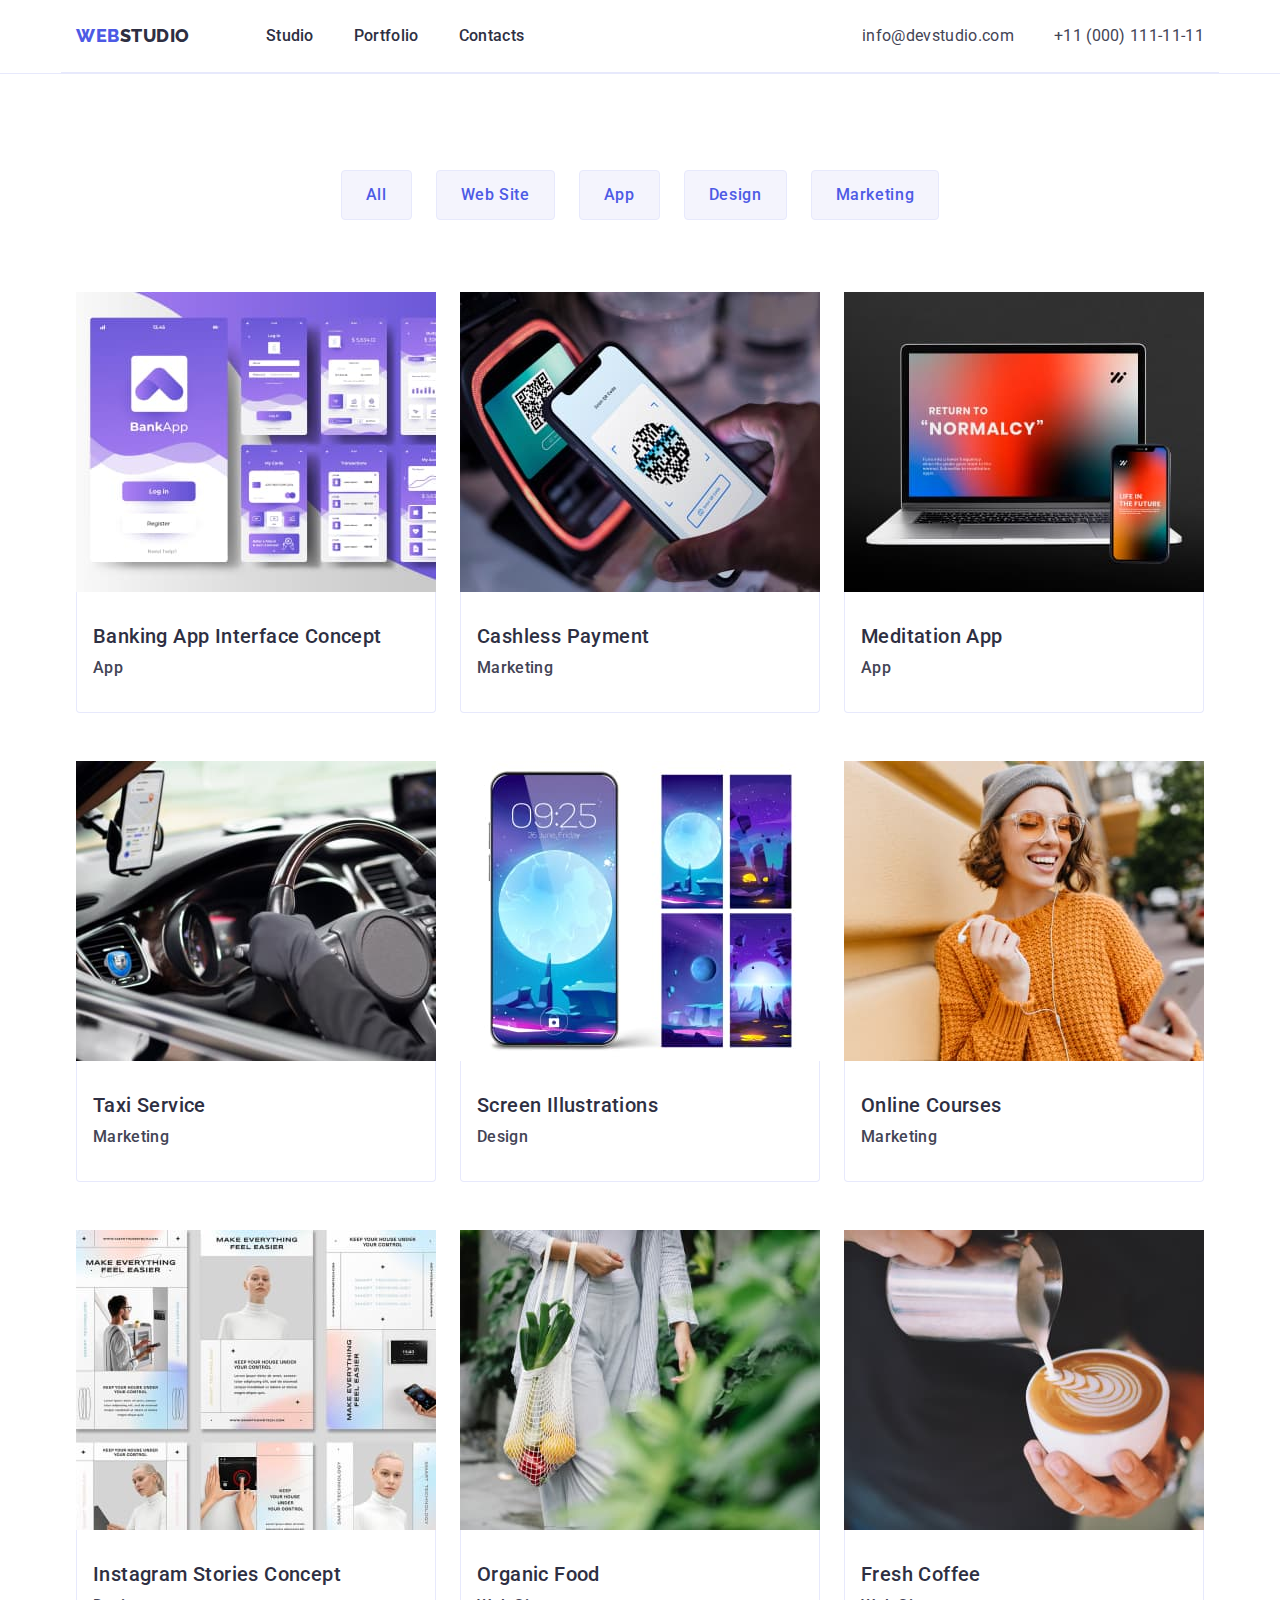
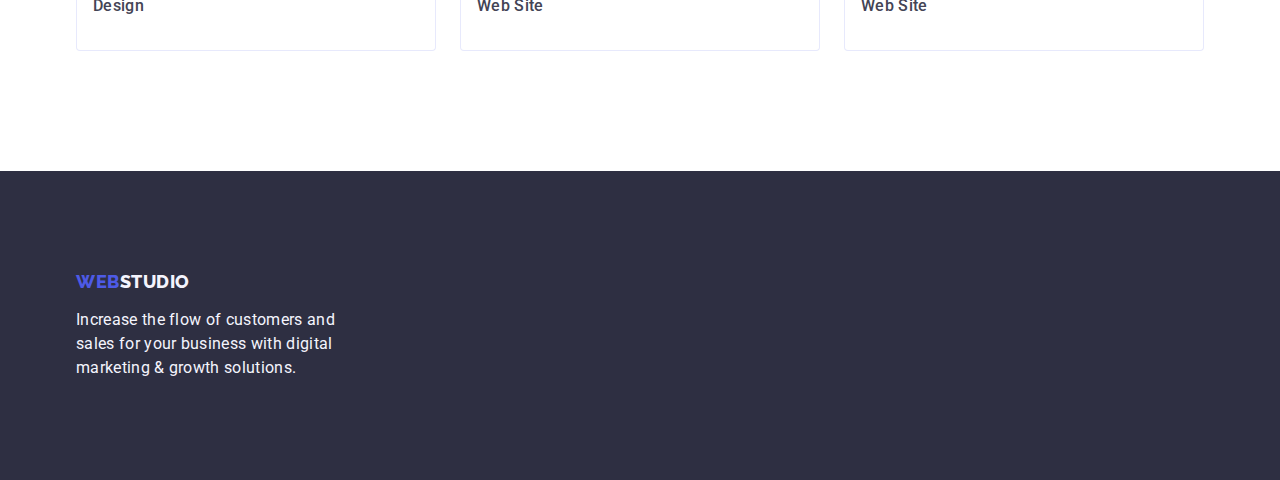
==== portfolio.html @ c83e9caa "Initial commit" ====
<!DOCTYPE html>
<html lang="en">
  <head>
    <meta charset="UTF-8" />
    <meta http-equiv="X-UA-Compatible" content="IE=edge" />
    <meta name="viewport" content="width=device-width, initial-scale=1.0" />
    <title>Portfolio</title>
    <link rel="preconnect" href="https://fonts.googleapis.com" />
    <link rel="preconnect" href="https://fonts.gstatic.com" crossorigin />
    <link
      href="https://fonts.googleapis.com/css2?family=Raleway:wght@900&family=Roboto:wght@400;500;700;900&display=swap"
      rel="stylesheet"
    />
    <link
      rel="stylesheet"
      href="https://cdn.jsdelivr.net/npm/modern-normalize@1.1.0/modern-normalize.min.css"
    />
    <link rel="stylesheet" href="css/styles.css" />
  </head>
  <body class="body">
    <!-- Header section -->
    <header class="header">
      <div class="header-container container">
        <nav class="menu-nav">
          <a href="./index.html" class="logo link">
            Web<span class="logo-dark">Studio</span></a
          >
          <ul class="menu-list list">
            <li><a class="menu-link link" href="./index.html">Studio</a></li>
            <li>
              <a class="menu-link link" href="./portfolio.html">Portfolio</a>
            </li>
            <li><a class="menu-link link" href="">Contacts</a></li>
          </ul>
        </nav>
        <address class="address">
          <ul class="address-list list">
            <li>
              <a class="adress-item link" href="mailto:info@devstudio.com"
                >info@devstudio.com</a
              >
            </li>
            <li>
              <a class="adress-item link" href="tel:+110001111111"
                >+11 (000) 111-11-11</a
              >
            </li>
          </ul>
        </address>
      </div>
    </header>
    <main class="main">
      <section class="portfolio-section section">
        <div class="container">
          <h1 hidden>Portfolio</h1>
          <!-- Options -->
          <ul class="portfolio-list-buttons list">
            <li>
              <button type="button" class="button">All</button>
            </li>
            <li>
              <button type="button" class="button">Web Site</button>
            </li>
            <li>
              <button type="button" class="button">App</button>
            </li>
            <li>
              <button type="button" class="button">Design</button>
            </li>
            <li>
              <button type="button" class="button">Marketing</button>
            </li>
          </ul>
          <!-- Our products -->
          <ul class="portfolio-list list">
            <li class="portfolio-item">
              <a class="link" href=""
                ><img
                  src="./images/appicons.jpg"
                  alt="Banking App Interface Concept"
                  width="360"
                />
                <div class="portfolio-card-content">
                  <h2 class="title-section-item">
                    Banking App Interface Concept
                  </h2>
                  <p class="portfolio-text">App</p>
                </div></a
              >
            </li>
            <li class="portfolio-item">
              <a class="link" href=""
                ><img
                  src="./images/qrcode.jpg"
                  alt="Cashless Payment"
                  width="360"
                />
                <div class="portfolio-card-content">
                  <h2 class="title-section-item">Cashless Payment</h2>
                  <p class="portfolio-text">Marketing</p>
                </div></a
              >
            </li>
            <li class="portfolio-item">
              <a class="link" href=""
                ><img src="./images/pc.jpg" alt="Meditation App" width="360" />
                <div class="portfolio-card-content">
                  <h2 class="title-section-item">Meditation App</h2>
                  <p class="portfolio-text">App</p>
                </div></a
              >
            </li>
            <li class="portfolio-item">
              <a class="link" href=""
                ><img src="./images/car.jpg" alt="Taxi Service" width="360" />
                <div class="portfolio-card-content">
                  <h2 class="title-section-item">Taxi Service</h2>
                  <p class="portfolio-text">Marketing</p>
                </div></a
              >
            </li>
            <li class="portfolio-item">
              <a class="link" href=""
                ><img
                  src="./images/skreens.jpg"
                  alt="Screen Illustrations"
                  width="360"
                />
                <div class="portfolio-card-content">
                  <h2 class="title-section-item">Screen Illustrations</h2>
                  <p class="portfolio-text">Design</p>
                </div></a
              >
            </li>
            <li class="portfolio-item">
              <a class="link" href=""
                ><img
                  src="./images/girl.jpg"
                  alt="Online Courses"
                  width="360"
                />
                <div class="portfolio-card-content">
                  <h2 class="title-section-item">Online Courses</h2>
                  <p class="portfolio-text">Marketing</p>
                </div></a
              >
            </li>
            <li class="portfolio-item">
              <a class="link" href=""
                ><img
                  src="./images/concept.jpg"
                  alt="Instagram Stories Concept"
                  width="360"
                />
                <div class="portfolio-card-content">
                  <h2 class="title-section-item">Instagram Stories Concept</h2>
                  <p class="portfolio-text">Design</p>
                </div></a
              >
            </li>
            <li class="portfolio-item">
              <a class="link" href=""
                ><img src="./images/bag.jpg" alt="Organic Food" width="360" />
                <div class="portfolio-card-content">
                  <h2 class="title-section-item">Organic Food</h2>
                  <p class="portfolio-text">Web Site</p>
                </div></a
              >
            </li>
            <li class="portfolio-item">
              <a class="link" href="">
                <img src="./images/coffe.jpg" alt="Fresh Coffee" width="360" />
                <div class="portfolio-card-content">
                  <h2 class="title-section-item">Fresh Coffee</h2>
                  <p class="portfolio-text">Web Site</p>
                </div></a
              >
            </li>
          </ul>
        </div>
      </section>
    </main>
    <!-- Footer section -->
    <footer class="footer">
      <div class="footer-container container">
        <a href="./index.html" class="footer-logo link">
          Web<span class="logo-light">Studio</span></a
        >
        <p class="footer-text">
          Increase the flow of customers and sales for your business with
          digital marketing & growth solutions.
        </p>
      </div>
    </footer>
  </body>
</html>
---- css/styles.css ----
:root {
  --color-iris: #4d5ae5;
  --color-ocean: #404bbf;
  --color-navy-blue: #2e2f42;
  --color-green: #31d0aa;
  --color-slate: #434455;
  --color-light-slate: #8e8f99;
  --color-cornflower: #e7e9fc;
  --color-cloud: #f4f4fd;
  --color-navy-blue-modal: #2e2f42;
  --color-grey: #2e2f42;
  --color-white: #ffffff;
  --color-dairy: #fcfcfc;
  --main-font: "Roboto", sans-serif;
  --secondary-font: "Raleway", sans-serif;
}
/* Body */
.body {
  font-family: var(--main-font);
  font-size: 16px;
  line-height: 1.5;
  letter-spacing: 0.02em;
  background-color: var(--color-white);
  color: var(--color-slate);
}
/* reset star */
h1,
h2,
h3,
h4,
h5,
h6,
p {
  margin: 0;
}

img {
  display: block;
  max-width: 100%;
  height: auto;
}
.container {
  max-width: 1158px;
  padding: 0 15px;
  margin: 0 auto;
}
.list {
  list-style: none;
  padding: 0;
  margin: 0;
}
.link {
  text-decoration: none;
}
/* reset end */

/* Header section */
.header {
  border-bottom: 1px solid var(--color-cornflower);
}
.header-container {
  display: flex;
  align-items: center;
  border-bottom: 1px solid var(--color-cornflower);
}
.menu-nav {
  display: flex;
  align-items: center;
  margin-right: auto;
}
.menu-list {
  display: flex;
  align-items: center;
  gap: 40px;
}
.menu-link {
  display: block;
  padding: 24px 0;
}
.logo {
  font-family: var(--secondary-font);
  font-weight: 800;
  font-size: 18px;
  line-height: 1.17;
  letter-spacing: 0.03em;
  text-transform: uppercase;
  color: var(--color-iris);
  text-decoration: none;
  margin-right: 76px;
}
.logo-light {
  color: var(--color-cloud);
}
.logo-dark {
  color: var(--color-navy-blue);
}
.list .link {
  font-weight: 500;
  font-size: 16px;
  line-height: 1.5;
  letter-spacing: 0.02em;
  list-style: none;
  text-decoration: none;
  color: var(--color-navy-blue);
}
.list .link:hover,
.list .link:focus {
  color: var(--color-ocean);
}
.address-list {
  display: flex;
  align-items: center;
  gap: 40px;
}
.address {
  font-style: normal;
}
.address .link {
  text-decoration: none;
  font-style: normal;
  list-style: none;
  font-weight: 400;
  color: var(--color-slate);
}
/* Hero section */
.hero,
.title-hero {
  background-color: var(--color-navy-blue);
  color: var(--color-white);
  font-size: 56px;
  line-height: 1.07;
  letter-spacing: 0.02em;
}
.title-hero {
  max-width: 496px;
  margin: 0 auto 48px auto;
  text-align: center;
}
.hero-section {
  padding: 188px 0;
}
.hero-button {
  display: block;
  flex-direction: row;
  align-items: center;
  min-width: 169px;
  height: 56px;
  margin-left: 480px;
  margin-right: 480px;
  margin-top: 48px;
  border-radius: 4px;
  border: none;
  background-color: var(--color-iris);
  color: var(--color-white);
  font-family: inherit;
  font-weight: 500;
  font-size: 16px;
  line-height: 1.5;
  letter-spacing: 0.04em;
  cursor: pointer;
}
.hero-button:hover,
.hero-button:focus {
  background-color: var(--color-ocean);
}

/* Our advantages */
.advantages-section {
  padding: 120px 0;
}
.advantages-container {
  display: flex;
  flex-wrap: nowrap;
  gap: 24px;
  border-radius: 0px 0px 4px 4px;
}

.visually-hidden {
  position: absolute;
  width: 1px;
  height: 1px;
  margin: -1px;
  border: 0;
  padding: 0;
  white-space: nowrap;
  clip-path: inset(100%);
  clip: rect(0 0 0 0);
  overflow: hidden;
}
.advantages-list {
  display: flex;
  flex-wrap: wrap;
  justify-content: center;
  gap: 24px;
  list-style-type: none;
  letter-spacing: 0.02em;
}
.advantages-item {
  width: calc((100% - 72px) / 4);
}
.advantages-text {
  color: var(--color-slate);
}
.advantages-subtitle-item {
  margin-bottom: 8px;
  font-weight: 500;
  font-size: 20px;
  line-height: 1.2;
  letter-spacing: 0.02em;
  color: var(--color-navy-blue);
}

/* What are we doing */
.whatdoing-section {
  padding-bottom: 120px;
}

.title-section {
  font-weight: 700;
  font-size: 36px;
  line-height: 1.11;
  text-align: center;
  letter-spacing: 0.02em;
  text-transform: capitalize;
  color: var(--color-navy-blue);
  margin-bottom: 72px;
}
.whatdoing-list {
  display: flex;
  flex-wrap: wrap;
  justify-content: center;
  gap: 24px;
  list-style-type: none;
  letter-spacing: 0.02em;
}
.whatdoing-item {
  width: calc((100% - 48px) / 3);
}

/* Our Team  */
.section-team {
  padding: 120px 0;
  background-color: var(--color-cloud);
}
.team-list {
  display: flex;
  flex-wrap: wrap;
  justify-content: center;
  gap: 24px;
  list-style-type: none;
  letter-spacing: 0.02em;
}
.team-list > li {
  font-family: "Roboto", sans-serif;
  font-size: 16px;
  line-height: 1.5;
  letter-spacing: 0.02em;
  background-color: var(--color-white);
  cursor: pointer;
  border-radius: 0px 0px 4px 4px;
}
.team-item {
  width: calc((100% - 72px) / 4);
}
.team-card-content {
  padding: 32px 16px;
  text-align: center;
}

.team-subtitle-item {
  margin-bottom: 8px;
  font-weight: 500;
  font-size: 20px;
  line-height: 1.2;
  letter-spacing: 0.02em;
  color: var(--color-navy-blue);
}

.team-text {
  color: var(--color-slate);
}

/* Portfolio */
.portfolio-section {
  padding: 96px 0 120px;
}

/* Buttons */
.portfolio-list-buttons {
  display: flex;
  align-items: center;
  gap: 24px;
  justify-content: center;
  margin-bottom: 72px;
}
.button {
  font-family: inherit;
  font-weight: 500;
  font-size: 16px;
  line-height: 1.5;
  display: flex;
  align-items: center;
  letter-spacing: 0.04em;
  background-color: var(--color-cloud);
  color: var(--color-iris);
  cursor: pointer;
  padding: 12px 24px;
  border: 1px solid var(--color-cornflower);
  border-radius: 4px;
}

.button:hover,
.button:focus {
  font-family: inherit;
  color: var(--color-white);
  background-color: var(--color-ocean);
  font-weight: 500;
  border: 1px solid transparent;
  border: 1px solid transparent;
}
/* Portfolio list */

.portfolio-list {
  column-gap: 24px;
  row-gap: 48px;
}
.portfolio-list {
  display: flex;
  flex-wrap: wrap;
  justify-content: center;
  list-style-type: none;
  letter-spacing: 0.02em;
}
.portfolio-list > li {
  font-family: "Roboto", sans-serif;
  font-size: 16px;
  line-height: 1.5;
  letter-spacing: 0.02em;
  background-color: var(--color-white);
  cursor: pointer;
  border-radius: 0px 0px 4px 4px;
}
.portfolio-item {
  width: calc((100% - 48px) / 3);
}
.portfolio-text {
  font-size: 16px;
  line-height: 1.5;
  letter-spacing: 0.02em;
  color: var(--color-slate);
}
.portfolio-card-content {
  padding: 32px 16px;
  border: 1px solid var(--color-cornflower);
  border-top: none;
  border-radius: 0px 0px 4px 4px;
}
.title-section-item {
  margin-bottom: 8px;
  font-weight: 500;
  font-size: 20px;
  line-height: 1.2;
  letter-spacing: 0.02em;
  color: var(--color-navy-blue);
}

/* Footer */

.footer {
  background-color: var(--color-navy-blue);
  color: var(--color-cloud);
  text-decoration: none;
  padding: 100px 0px;
}
.footer-logo {
  font-family: var(--secondary-font);
  font-weight: 800;
  font-size: 18px;
  line-height: 1.17;
  letter-spacing: 0.03em;
  text-transform: uppercase;
  color: var(--color-iris);
  text-decoration: none;
}
.footer-logo.link {
  display: inline-block;
  margin-bottom: 16px;
}
.footer-text {
  color: var(--color-cloud);
  text-decoration: none;
  width: 264px;
}
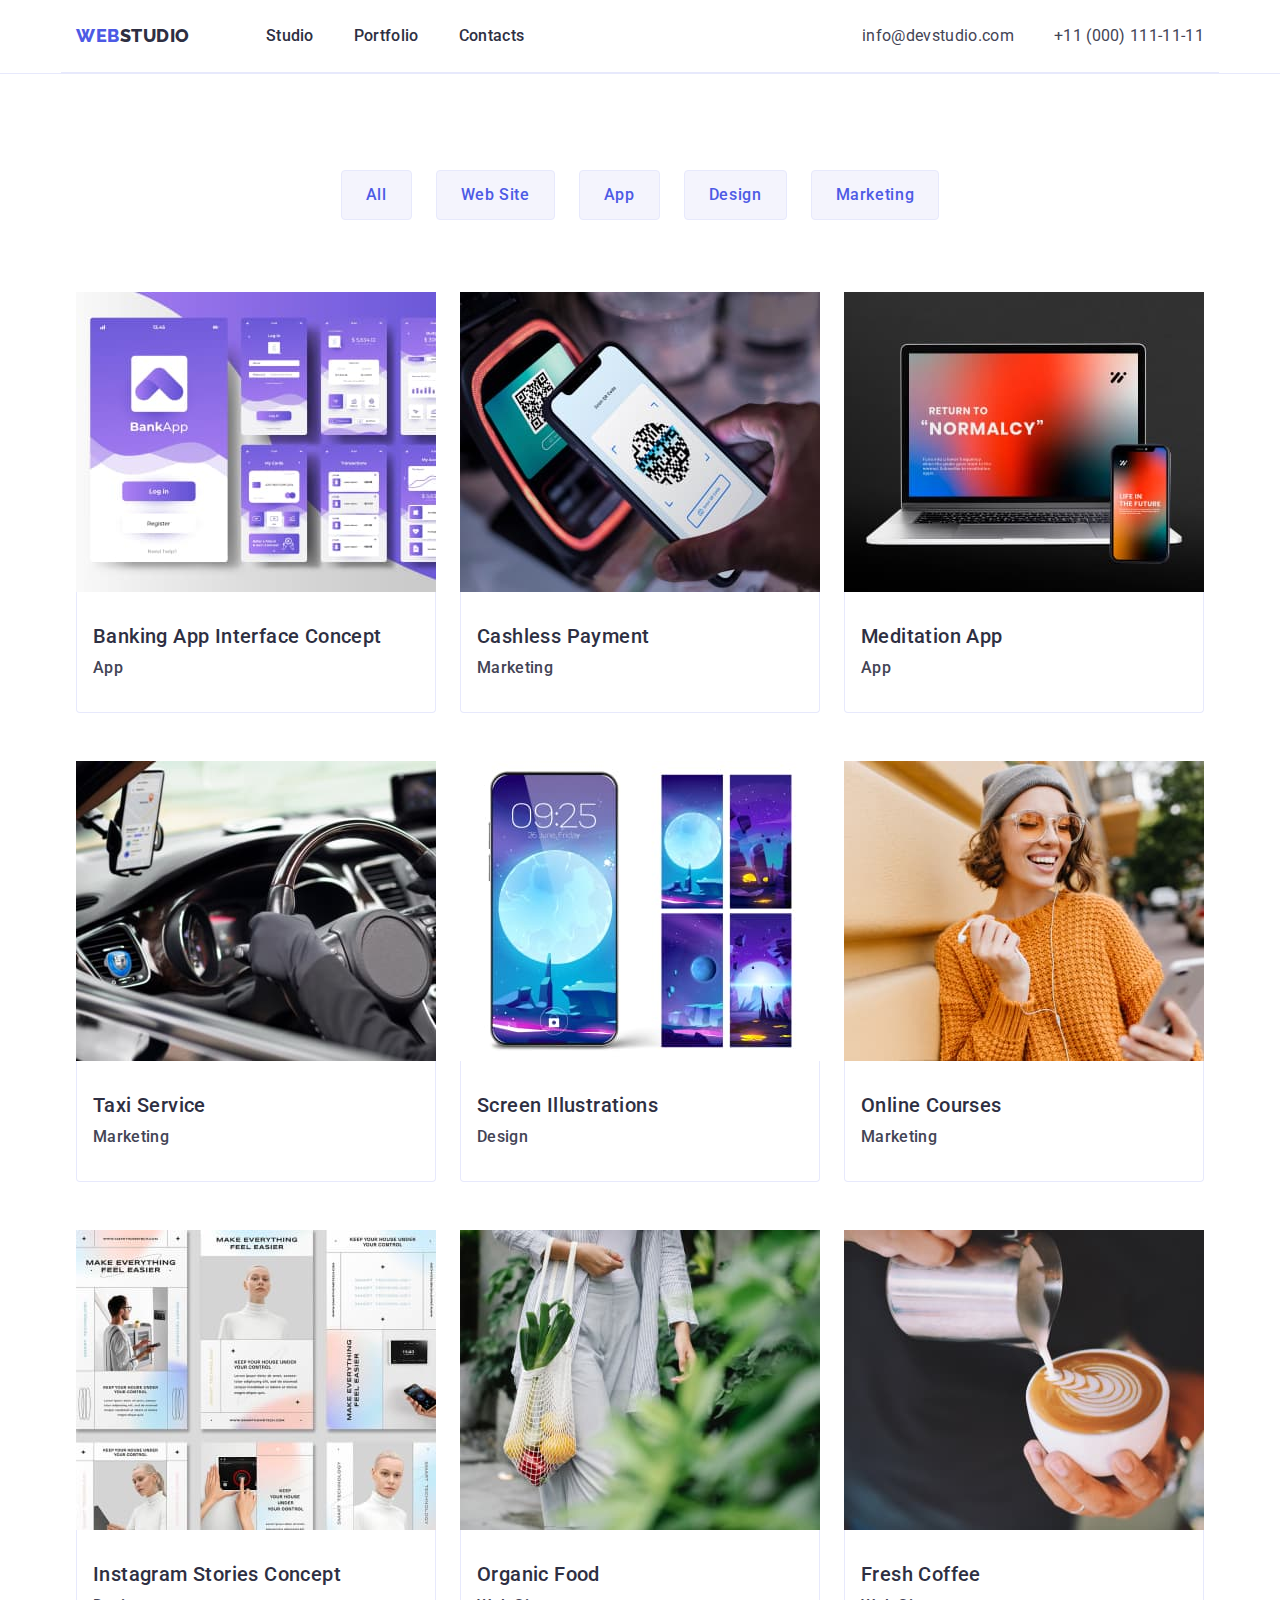
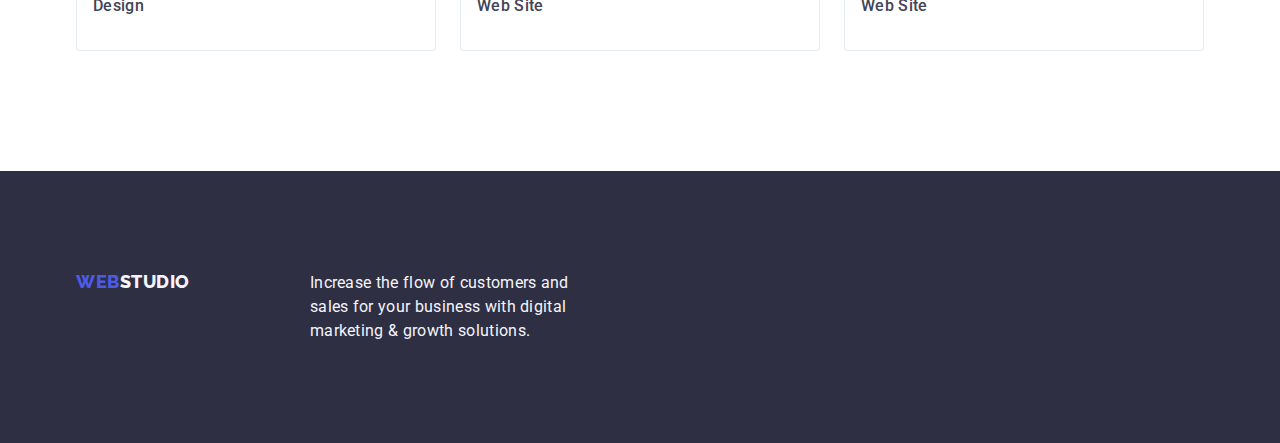
==== commit 8b06b813: "Update css" ====
--- a/portfolio.html
+++ b/portfolio.html
@@ -56,19 +56,25 @@
           <!-- Options -->
           <ul class="portfolio-list-buttons list">
             <li>
-              <button type="button" class="button">All</button>
-            </li>
-            <li>
-              <button type="button" class="button">Web Site</button>
-            </li>
-            <li>
-              <button type="button" class="button">App</button>
-            </li>
-            <li>
-              <button type="button" class="button">Design</button>
-            </li>
-            <li>
-              <button type="button" class="button">Marketing</button>
+              <button type="button" class="portfolio-button button">All</button>
+            </li>
+            <li>
+              <button type="button" class="portfolio-button button">
+                Web Site
+              </button>
+            </li>
+            <li>
+              <button type="button" class="portfolio-button button">App</button>
+            </li>
+            <li>
+              <button type="button" class="portfolio-button button">
+                Design
+              </button>
+            </li>
+            <li>
+              <button type="button" class="portfolio-button button">
+                Marketing
+              </button>
             </li>
           </ul>
           <!-- Our products -->
--- a/css/styles.css
+++ b/css/styles.css
@@ -138,6 +138,19 @@
 }
 .hero-section {
   padding: 188px 0;
+  margin-left: auto;
+  margin-right: auto;
+  background-position: center;
+  background-size: cover;
+  background-repeat: no-repeat;
+  max-width: 1440px;
+  background-color: var(--color-grey);
+  background-image: linear-gradient(
+      rgba(46, 47, 66, 0.7),
+      rgba(46, 47, 66, 0.7)
+    ),
+    url(../images/peopleoffice.jpg);
+  box-shadow: 0px 4px 4px rgba(0, 0, 0, 0.25);
 }
 .hero-button {
   display: block;
@@ -168,9 +181,29 @@
 .advantages-section {
   padding: 120px 0;
 }
+/* Icons */
+.advantages-item-container {
+  display: flex;
+  align-items: center;
+  justify-content: center;
+  height: 112px;
+  background-color: var(--color-cloud);
+}
+.advantages-icons {
+  display: flex;
+  justify-content: center;
+  gap: 24px;
+}
+.advantages-link {
+  display: flex;
+  justify-content: center;
+  align-items: center;
+  width: 264px;
+}
+
 .advantages-container {
   display: flex;
-  flex-wrap: nowrap;
+  flex-wrap: wrap;
   gap: 24px;
   border-radius: 0px 0px 4px 4px;
 }
@@ -218,7 +251,7 @@
 .title-section {
   font-weight: 700;
   font-size: 36px;
-  line-height: 1.11;
+  line-height: 1.1;
   text-align: center;
   letter-spacing: 0.02em;
   text-transform: capitalize;
@@ -261,9 +294,11 @@
 }
 .team-item {
   width: calc((100% - 72px) / 4);
+  box-shadow: 0px 1px 6px rgba(46, 47, 66, 0.08),
+    0px 1px 1px rgba(46, 47, 66, 0.16), 0px 2px 1px rgba(46, 47, 66, 0.08);
 }
 .team-card-content {
-  padding: 32px 16px;
+  padding: 32px 0;
   text-align: center;
 }
 
@@ -278,6 +313,63 @@
 
 .team-text {
   color: var(--color-slate);
+  padding-bottom: 8px;
+}
+
+.social-icons {
+  display: flex;
+  justify-content: center;
+  gap: 24px;
+}
+.social-link {
+  display: flex;
+  justify-content: center;
+  align-items: center;
+  width: 40px;
+  height: 40px;
+  background-color: var(--color-iris);
+  border-radius: 50%;
+  fill: var(--color-cloud);
+}
+.social-link:hover,
+.social-link:focus {
+  background-color: var(--color-ocean);
+}
+/* Customers */
+.customers-section {
+  padding: 120px 0;
+}
+.customers-container {
+  display: flex;
+  flex-wrap: wrap;
+  justify-content: center;
+}
+
+.customers-list {
+  display: flex;
+  justify-content: center;
+  gap: 24px;
+  border-bottom: 120px;
+}
+.customers-link {
+  display: flex;
+  justify-content: center;
+  align-items: center;
+  width: 168px;
+  height: 88px;
+  border: 1px solid var(--color-light-slate);
+  border-radius: 4px;
+  color: var(--color-light-slate);
+}
+
+.customers-link:hover,
+.customers-link:focus {
+  color: var(--color-ocean);
+  border-color: var(--color-ocean);
+}
+
+.customers-icon {
+  fill: currentColor;
 }
 
 /* Portfolio */
@@ -292,6 +384,11 @@
   gap: 24px;
   justify-content: center;
   margin-bottom: 72px;
+}
+.portfolio-button:hover,
+.portfolio-button:focus {
+  box-shadow: 0px 3px 1px rgba(0, 0, 0, 0.1), 0px 2px 1px rgba(0, 0, 0, 0.08),
+    0px 2px 2px rgba(0, 0, 0, 0.12);
 }
 .button {
   font-family: inherit;
@@ -341,7 +438,13 @@
   border-radius: 0px 0px 4px 4px;
 }
 .portfolio-item {
+  display: block;
   width: calc((100% - 48px) / 3);
+}
+.portfolio-item:hover,
+.portfolio-item:focus {
+  box-shadow: 0px 1px 6px rgba(46, 47, 66, 0.08),
+    0px 1px 1px rgba(46, 47, 66, 0.16), 0px 2px 1px rgba(46, 47, 66, 0.08);
 }
 .portfolio-text {
   font-size: 16px;
@@ -371,6 +474,14 @@
   color: var(--color-cloud);
   text-decoration: none;
   padding: 100px 0px;
+}
+.footer-container {
+  display: flex;
+  align-items: baseline;
+  gap: 120px;
+}
+.footer-right {
+  padding-left: 120px;
 }
 .footer-logo {
   font-family: var(--secondary-font);
@@ -391,3 +502,31 @@
   text-decoration: none;
   width: 264px;
 }
+.footer-social-text {
+  font-family: "Roboto";
+  font-weight: 500;
+  font-size: 16px;
+  line-height: 1.5;
+  letter-spacing: 2%;
+  color: var(--color-white);
+  margin-bottom: 16px;
+}
+.footer-social-icons {
+  display: flex;
+  justify-content: center;
+  gap: 16px;
+}
+.footer-social-link {
+  display: flex;
+  justify-content: center;
+  align-items: center;
+  width: 40px;
+  height: 40px;
+  background-color: var(--color-iris);
+  border-radius: 50%;
+  fill: var(--color-cloud);
+}
+.footer-social-link:hover,
+.footer-social-link:focus {
+  background-color: var(--color-green);
+}
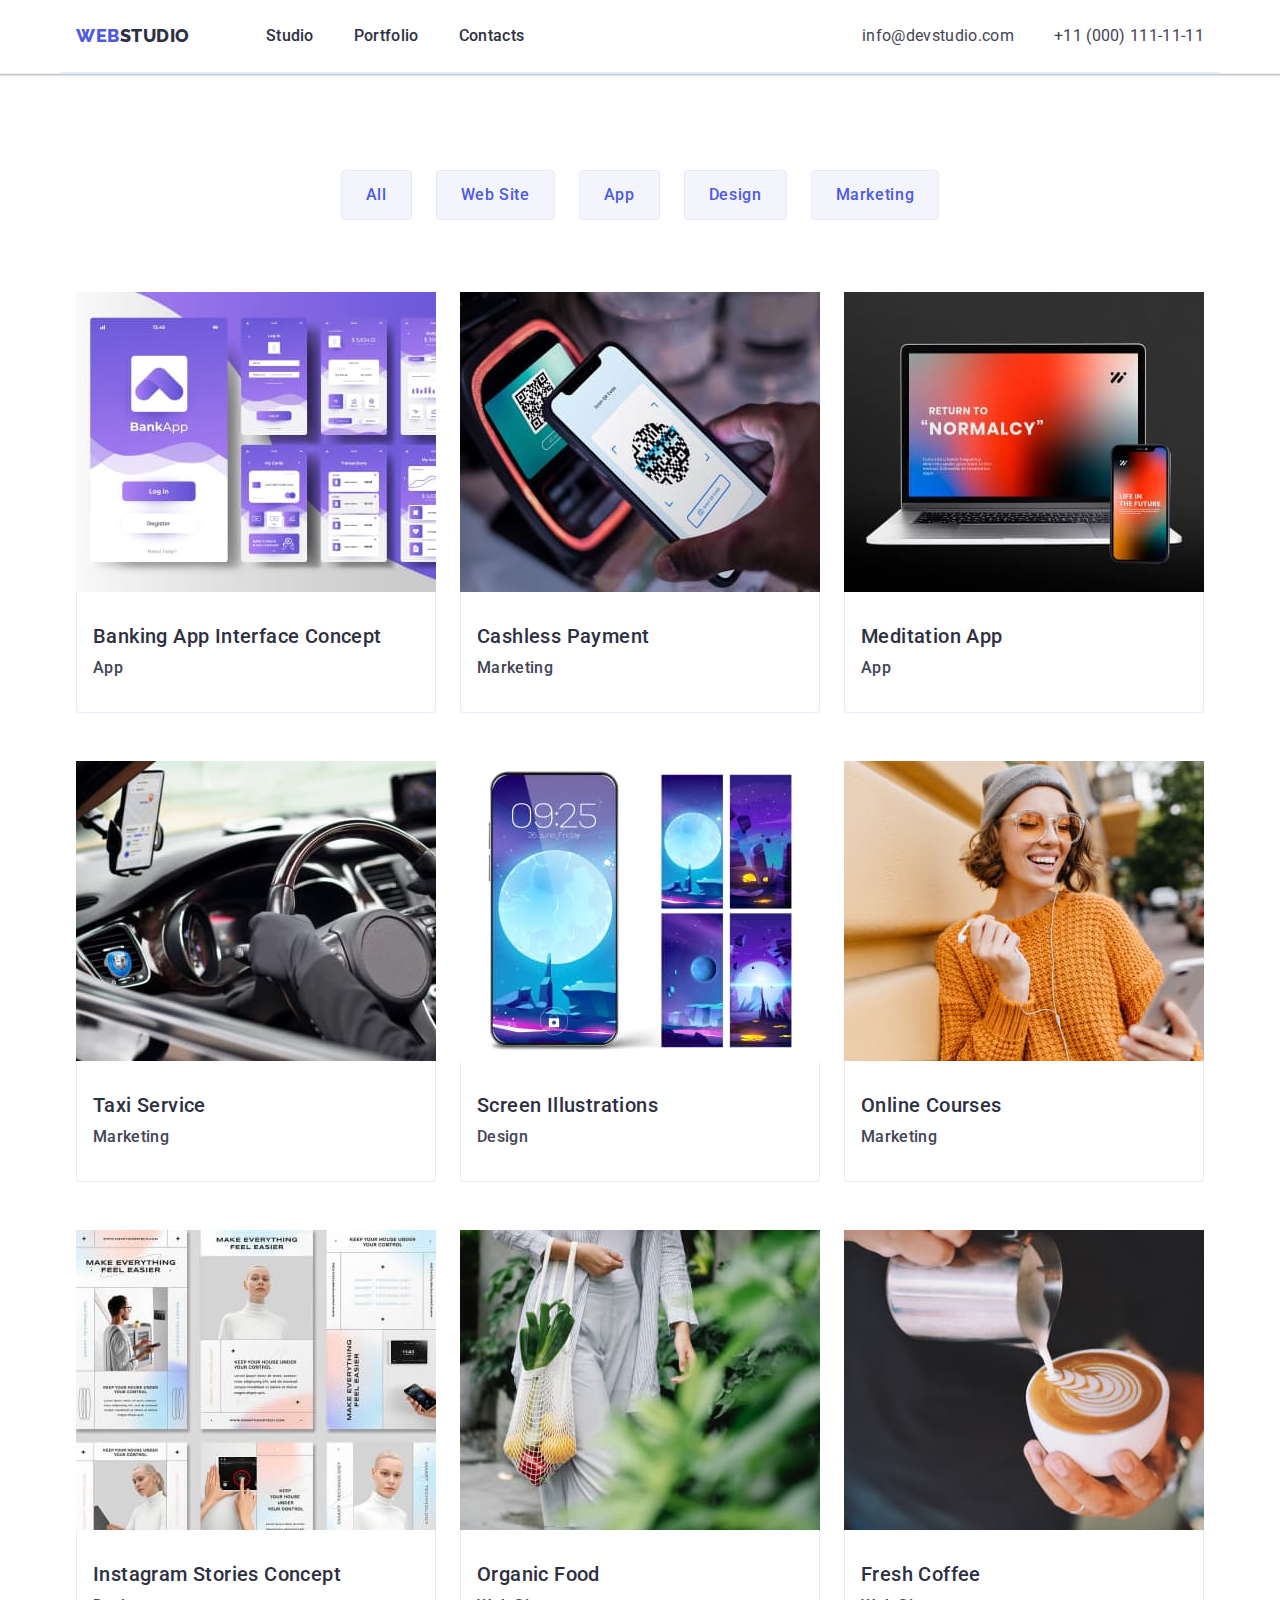
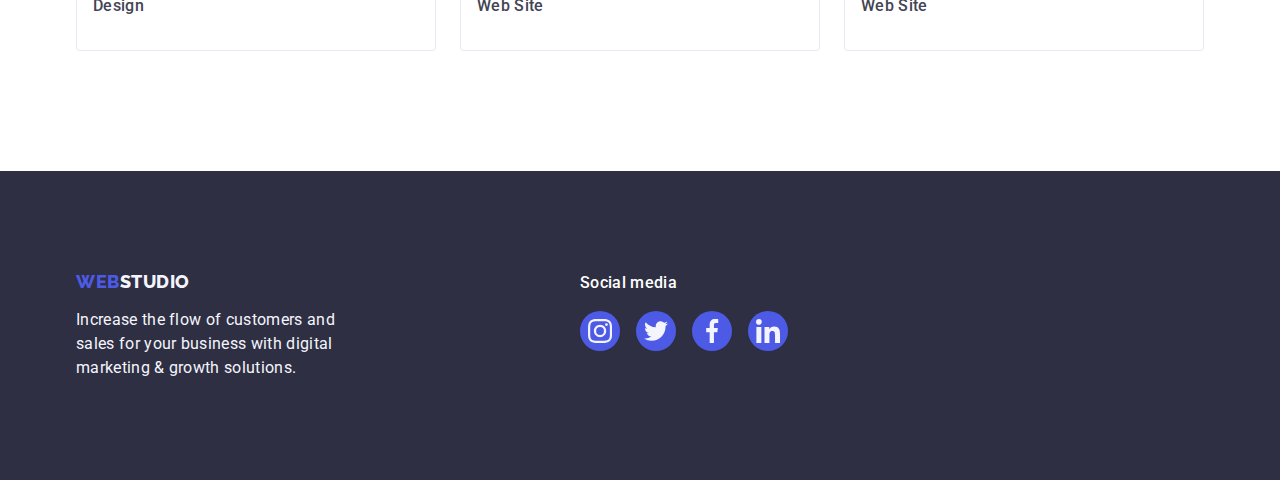
==== commit c246ccad: "Update footer and css" ====
--- a/portfolio.html
+++ b/portfolio.html
@@ -80,7 +80,7 @@
           <!-- Our products -->
           <ul class="portfolio-list list">
             <li class="portfolio-item">
-              <a class="link" href=""
+              <a class="portfolio-link link" href=""
                 ><img
                   src="./images/appicons.jpg"
                   alt="Banking App Interface Concept"
@@ -95,7 +95,7 @@
               >
             </li>
             <li class="portfolio-item">
-              <a class="link" href=""
+              <a class="portfolio-link link" href=""
                 ><img
                   src="./images/qrcode.jpg"
                   alt="Cashless Payment"
@@ -108,7 +108,7 @@
               >
             </li>
             <li class="portfolio-item">
-              <a class="link" href=""
+              <a class="portfolio-link link" href=""
                 ><img src="./images/pc.jpg" alt="Meditation App" width="360" />
                 <div class="portfolio-card-content">
                   <h2 class="title-section-item">Meditation App</h2>
@@ -117,7 +117,7 @@
               >
             </li>
             <li class="portfolio-item">
-              <a class="link" href=""
+              <a class="portfolio-link link" href=""
                 ><img src="./images/car.jpg" alt="Taxi Service" width="360" />
                 <div class="portfolio-card-content">
                   <h2 class="title-section-item">Taxi Service</h2>
@@ -126,7 +126,7 @@
               >
             </li>
             <li class="portfolio-item">
-              <a class="link" href=""
+              <a class="portfolio-link link" href=""
                 ><img
                   src="./images/skreens.jpg"
                   alt="Screen Illustrations"
@@ -139,7 +139,7 @@
               >
             </li>
             <li class="portfolio-item">
-              <a class="link" href=""
+              <a class="portfolio-link link" href=""
                 ><img
                   src="./images/girl.jpg"
                   alt="Online Courses"
@@ -152,7 +152,7 @@
               >
             </li>
             <li class="portfolio-item">
-              <a class="link" href=""
+              <a class="portfolio-link link" href=""
                 ><img
                   src="./images/concept.jpg"
                   alt="Instagram Stories Concept"
@@ -165,7 +165,7 @@
               >
             </li>
             <li class="portfolio-item">
-              <a class="link" href=""
+              <a class="portfolio-link link" href=""
                 ><img src="./images/bag.jpg" alt="Organic Food" width="360" />
                 <div class="portfolio-card-content">
                   <h2 class="title-section-item">Organic Food</h2>
@@ -174,7 +174,7 @@
               >
             </li>
             <li class="portfolio-item">
-              <a class="link" href="">
+              <a class="portfolio-link link" href="">
                 <img src="./images/coffe.jpg" alt="Fresh Coffee" width="360" />
                 <div class="portfolio-card-content">
                   <h2 class="title-section-item">Fresh Coffee</h2>
@@ -189,13 +189,68 @@
     <!-- Footer section -->
     <footer class="footer">
       <div class="footer-container container">
-        <a href="./index.html" class="footer-logo link">
-          Web<span class="logo-light">Studio</span></a
-        >
-        <p class="footer-text">
-          Increase the flow of customers and sales for your business with
-          digital marketing & growth solutions.
-        </p>
+        <div class="footer-left">
+          <a href="./index.html" class="footer-logo link">
+            Web<span class="logo-light">Studio</span></a
+          >
+          <p class="footer-text">
+            Increase the flow of customers and sales for your business with
+            digital marketing & growth solutions.
+          </p>
+        </div>
+        <div class="footer-right">
+          <p class="footer-social-text">Social media</p>
+          <ul class="footer-social-icons list">
+            <li class="social-item">
+              <a
+                href="https://www.instagram.com/"
+                target="_blank"
+                rel="noopener noreferrer"
+                class="footer-social-link link"
+                aria-label="icon antenna"
+                ><svg class="social-icon" width="24" height="24">
+                  <use href="./images/icons.svg#icon-instagram"></use>
+                </svg>
+              </a>
+            </li>
+            <li class="social-item">
+              <a
+                href="https://twitter.com/"
+                target="_blank"
+                rel="noopener noreferrer"
+                class="footer-social-link link"
+                aria-label="icon clock"
+                ><svg class="social-icon" width="24" height="24">
+                  <use href="./images/icons.svg#icon-twitter"></use>
+                </svg>
+              </a>
+            </li>
+            <li class="social-item">
+              <a
+                href="https://www.facebook.com/"
+                target="_blank"
+                rel="noopener noreferrer"
+                class="footer-social-link link"
+                aria-label="icon diagram"
+                ><svg class="social-icon" width="24" height="24">
+                  <use href="./images/icons.svg#icon-facebook"></use>
+                </svg>
+              </a>
+            </li>
+            <li class="social-item">
+              <a
+                href="https://www.linkedin.com/"
+                target="_blank"
+                rel="noopener noreferrer"
+                class="footer-social-link link"
+                aria-label="icon astronaut"
+                ><svg class="social-icon" width="24" height="24">
+                  <use href="./images/icons.svg#icon-linkedin"></use>
+                </svg>
+              </a>
+            </li>
+          </ul>
+        </div>
       </div>
     </footer>
   </body>
--- a/css/styles.css
+++ b/css/styles.css
@@ -57,6 +57,8 @@
 /* Header section */
 .header {
   border-bottom: 1px solid var(--color-cornflower);
+  box-shadow: 0px 2px 1px rgba(46, 47, 66, 0.08),
+    0px 1px 1px rgba(46, 47, 66, 0.16), 0px 1px 6px rgba(46, 47, 66, 0.08);
 }
 .header-container {
   display: flex;
@@ -123,19 +125,7 @@
   color: var(--color-slate);
 }
 /* Hero section */
-.hero,
-.title-hero {
-  background-color: var(--color-navy-blue);
-  color: var(--color-white);
-  font-size: 56px;
-  line-height: 1.07;
-  letter-spacing: 0.02em;
-}
-.title-hero {
-  max-width: 496px;
-  margin: 0 auto 48px auto;
-  text-align: center;
-}
+
 .hero-section {
   padding: 188px 0;
   margin-left: auto;
@@ -152,6 +142,15 @@
     url(../images/peopleoffice.jpg);
   box-shadow: 0px 4px 4px rgba(0, 0, 0, 0.25);
 }
+.title-hero {
+  color: var(--color-white);
+  font-size: 56px;
+  line-height: 1.07;
+  letter-spacing: 0.02em;
+  max-width: 496px;
+  margin: 0 auto 48px auto;
+  text-align: center;
+}
 .hero-button {
   display: block;
   flex-direction: row;
@@ -187,25 +186,20 @@
   align-items: center;
   justify-content: center;
   height: 112px;
+  width: 264px;
   background-color: var(--color-cloud);
+  border-radius: 4px;
+  margin-bottom: 8px;
 }
 .advantages-icons {
   display: flex;
   justify-content: center;
   gap: 24px;
 }
-.advantages-link {
-  display: flex;
-  justify-content: center;
-  align-items: center;
-  width: 264px;
-}
 
 .advantages-container {
   display: flex;
   flex-wrap: wrap;
-  gap: 24px;
-  border-radius: 0px 0px 4px 4px;
 }
 
 .visually-hidden {
@@ -313,20 +307,25 @@
 
 .team-text {
   color: var(--color-slate);
-  padding-bottom: 8px;
-}
-
-.social-icons {
-  display: flex;
-  justify-content: center;
-  gap: 24px;
-}
-.social-link {
-  display: flex;
-  justify-content: center;
-  align-items: center;
+  margin-bottom: 8px;
+}
+
+.social-icons-list {
+  display: flex;
+  justify-content: center;
+  gap: 24px;
+}
+.social-item {
   width: 40px;
   height: 40px;
+}
+
+.social-link {
+  display: flex;
+  justify-content: center;
+  align-items: center;
+  width: 100%;
+  height: 100%;
   background-color: var(--color-iris);
   border-radius: 50%;
   fill: var(--color-cloud);
@@ -338,11 +337,6 @@
 /* Customers */
 .customers-section {
   padding: 120px 0;
-}
-.customers-container {
-  display: flex;
-  flex-wrap: wrap;
-  justify-content: center;
 }
 
 .customers-list {
@@ -438,11 +432,13 @@
   border-radius: 0px 0px 4px 4px;
 }
 .portfolio-item {
+  width: calc((100% - 48px) / 3);
+}
+.portfolio-link {
   display: block;
-  width: calc((100% - 48px) / 3);
-}
-.portfolio-item:hover,
-.portfolio-item:focus {
+}
+.portfolio-link:hover,
+.portfolio-link:focus {
   box-shadow: 0px 1px 6px rgba(46, 47, 66, 0.08),
     0px 1px 1px rgba(46, 47, 66, 0.16), 0px 2px 1px rgba(46, 47, 66, 0.08);
 }
@@ -480,8 +476,8 @@
   align-items: baseline;
   gap: 120px;
 }
-.footer-right {
-  padding-left: 120px;
+.footer-left {
+  margin-right: 120px;
 }
 .footer-logo {
   font-family: var(--secondary-font);
